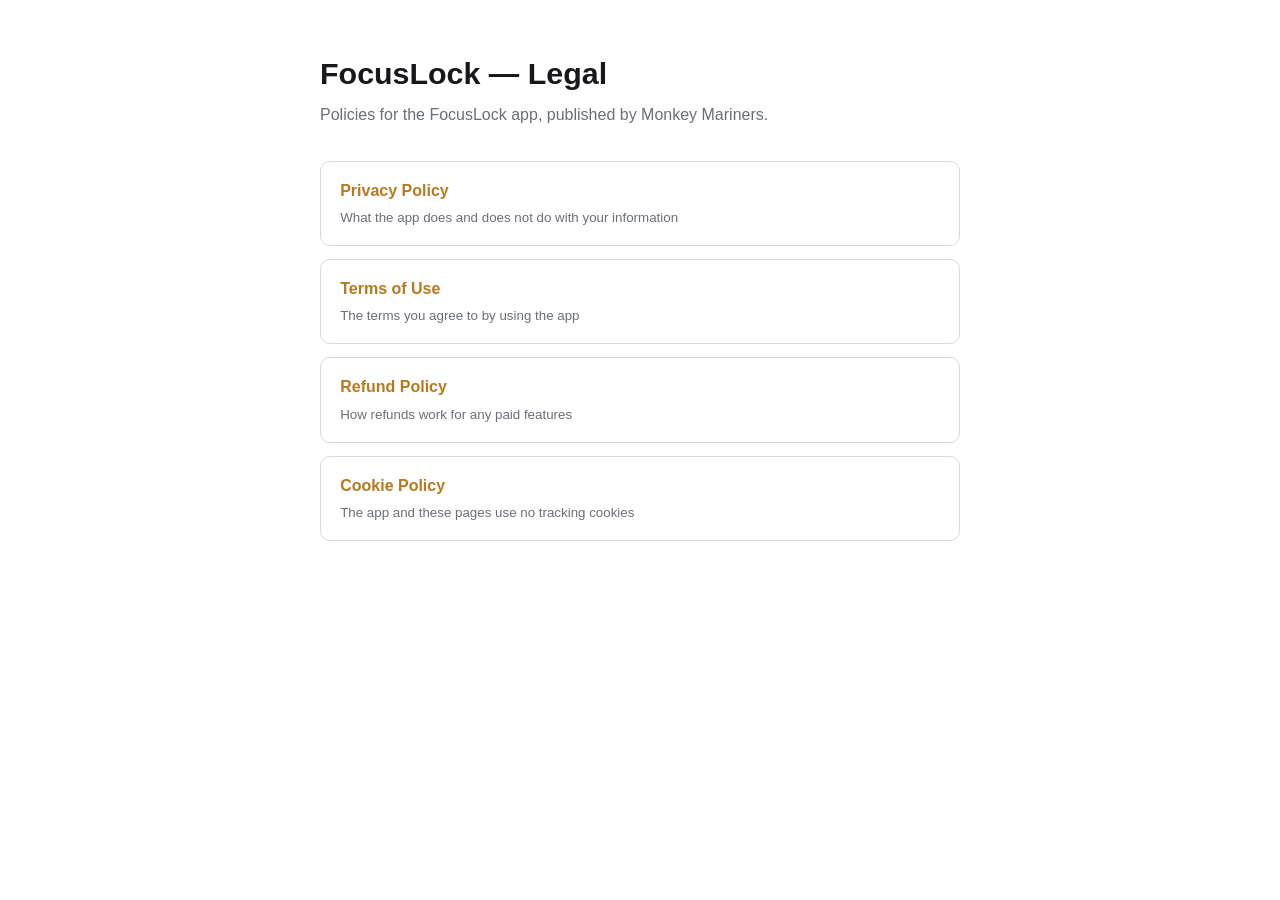
==== index.html @ 8f8781b4 "FocusLock legal pages Privacy Policy, Terms of Use, Refund Policy, and Cookie Policy for the FocusLo" ====
<!DOCTYPE html>
<html lang="en">
<head>
<meta charset="utf-8">
<meta name="viewport" content="width=device-width, initial-scale=1">
<title>FocusLock — Legal</title>
<style>
  :root { color-scheme: light dark; }
  body {
    max-width: 40rem; margin: 0 auto; padding: 3rem 1.25rem 5rem;
    font: 16px/1.65 -apple-system, BlinkMacSystemFont, "Segoe UI", Roboto, sans-serif;
    color: #16181c; background: #fff;
  }
  @media (prefers-color-scheme: dark) {
    body { color: #e7e9ea; background: #0d0f12; }
    a { color: #f0b429; }
    li { border-color: #2a2d33; }
  }
  h1 { font-size: 1.9rem; margin: 0 0 .25rem; }
  .sub { color: #6a6f76; margin: 0 0 2rem; }
  ul { list-style: none; padding: 0; margin: 0; }
  li { border: 1px solid #d7dae0; border-radius: 10px; margin-bottom: .8rem; }
  a { display: block; padding: 1rem 1.2rem; text-decoration: none; color: #b7791f; font-weight: 600; }
  a small { display: block; color: #6a6f76; font-weight: 400; margin-top: .2rem; }
</style>
</head>
<body>
<h1>FocusLock — Legal</h1>
<p class="sub">Policies for the FocusLock app, published by Monkey Mariners.</p>
<ul>
  <li><a href="privacy-policy.html">Privacy Policy<small>What the app does and does not do with your information</small></a></li>
  <li><a href="terms-of-use.html">Terms of Use<small>The terms you agree to by using the app</small></a></li>
  <li><a href="refund-policy.html">Refund Policy<small>How refunds work for any paid features</small></a></li>
  <li><a href="cookie-policy.html">Cookie Policy<small>The app and these pages use no tracking cookies</small></a></li>
</ul>
</body>
</html>
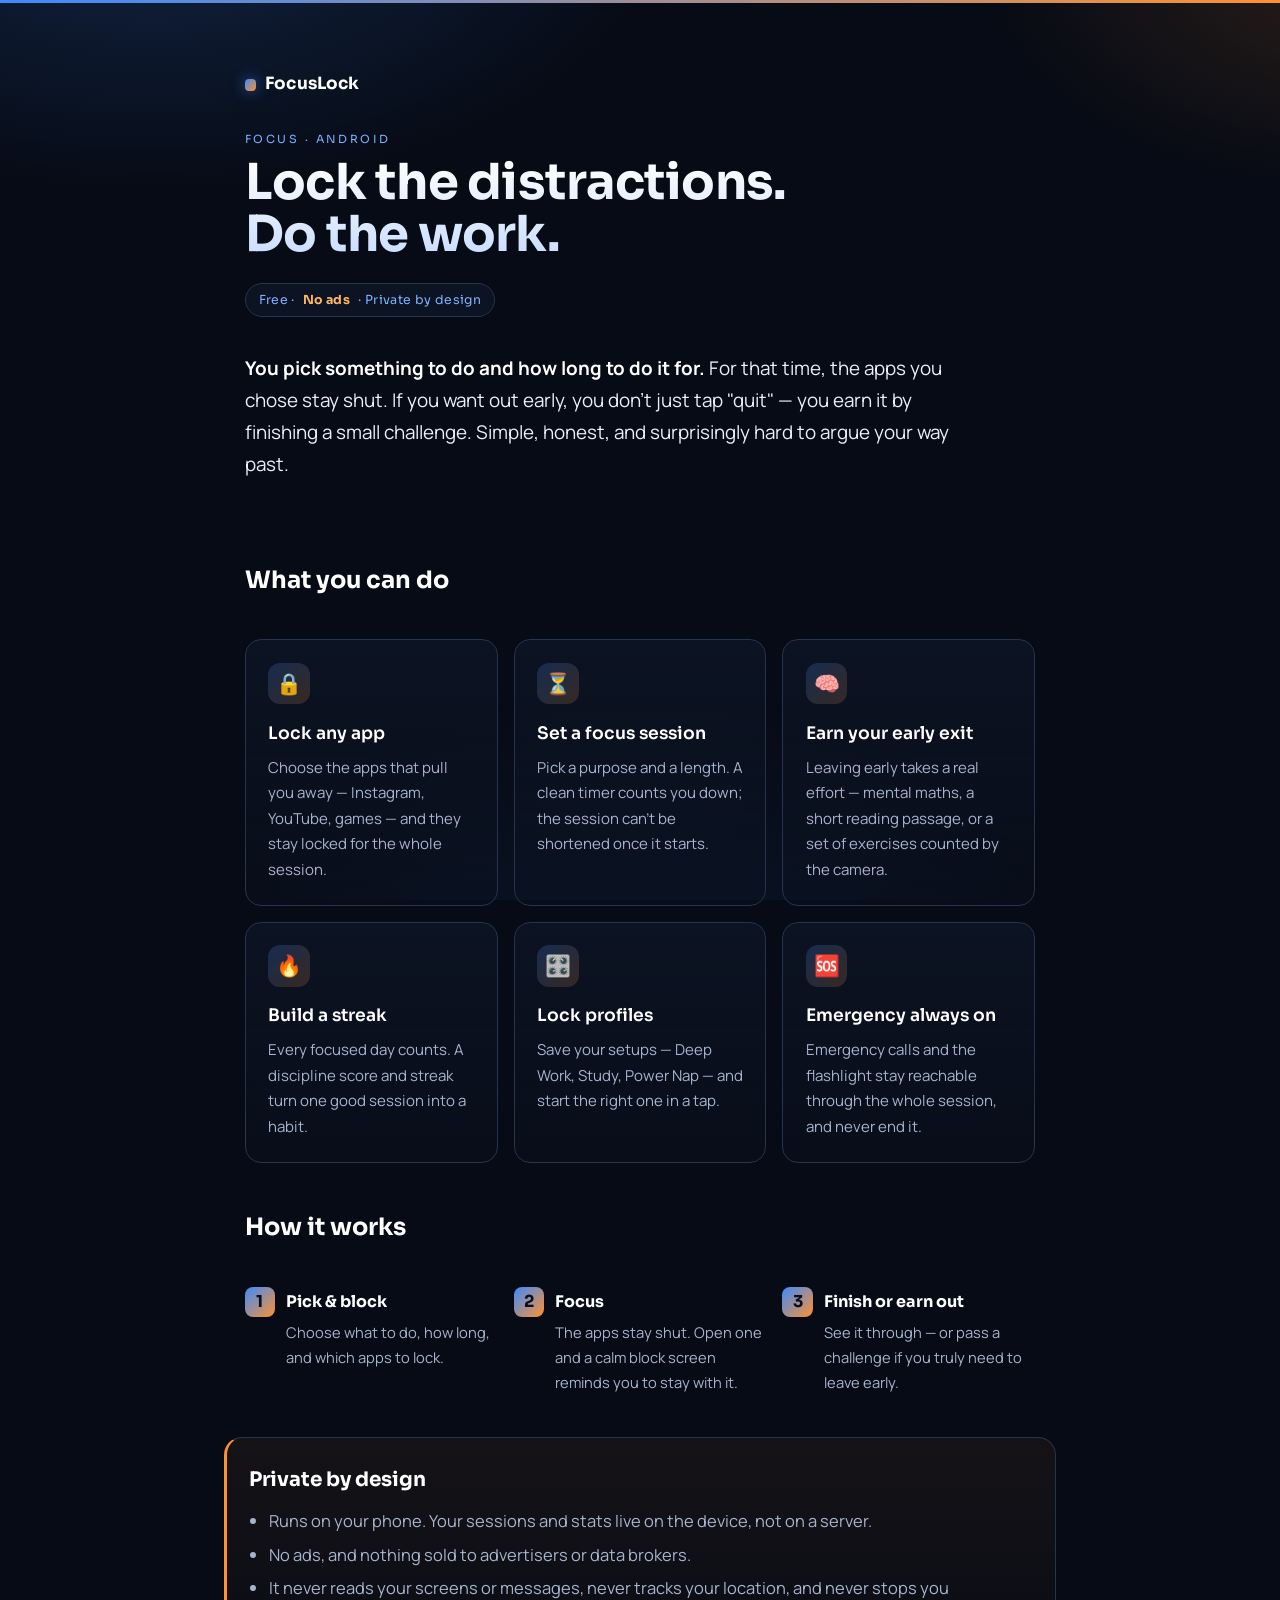
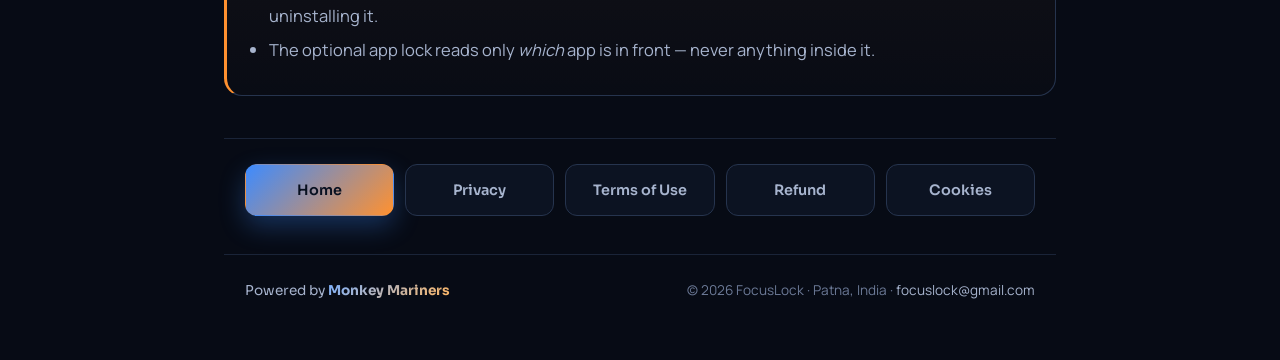
==== commit 48e458cc: "Redesign the pages: futuristic theme, home page, nav, favicon A shared dark theme in the app's palet" ====
--- a/index.html
+++ b/index.html
@@ -3,35 +3,13 @@
 <head>
 <meta charset="utf-8">
 <meta name="viewport" content="width=device-width, initial-scale=1">
-<title>FocusLock — Legal</title>
-<style>
-  :root { color-scheme: light dark; }
-  body {
-    max-width: 40rem; margin: 0 auto; padding: 3rem 1.25rem 5rem;
-    font: 16px/1.65 -apple-system, BlinkMacSystemFont, "Segoe UI", Roboto, sans-serif;
-    color: #16181c; background: #fff;
-  }
-  @media (prefers-color-scheme: dark) {
-    body { color: #e7e9ea; background: #0d0f12; }
-    a { color: #f0b429; }
-    li { border-color: #2a2d33; }
-  }
-  h1 { font-size: 1.9rem; margin: 0 0 .25rem; }
-  .sub { color: #6a6f76; margin: 0 0 2rem; }
-  ul { list-style: none; padding: 0; margin: 0; }
-  li { border: 1px solid #d7dae0; border-radius: 10px; margin-bottom: .8rem; }
-  a { display: block; padding: 1rem 1.2rem; text-decoration: none; color: #b7791f; font-weight: 600; }
-  a small { display: block; color: #6a6f76; font-weight: 400; margin-top: .2rem; }
-</style>
+<title>FocusLock</title>
+<link rel="canonical" href="home.html">
+<link rel="icon" type="image/png" href="favicon.png">
+<meta http-equiv="refresh" content="0; url=home.html">
+<style>body{background:#070B15;color:#A7B4CE;font-family:system-ui,sans-serif;margin:0;display:grid;place-items:center;height:100vh}a{color:#FFB662}</style>
 </head>
 <body>
-<h1>FocusLock — Legal</h1>
-<p class="sub">Policies for the FocusLock app, published by Monkey Mariners.</p>
-<ul>
-  <li><a href="privacy-policy.html">Privacy Policy<small>What the app does and does not do with your information</small></a></li>
-  <li><a href="terms-of-use.html">Terms of Use<small>The terms you agree to by using the app</small></a></li>
-  <li><a href="refund-policy.html">Refund Policy<small>How refunds work for any paid features</small></a></li>
-  <li><a href="cookie-policy.html">Cookie Policy<small>The app and these pages use no tracking cookies</small></a></li>
-</ul>
+<p>Redirecting to <a href="home.html">FocusLock</a>…</p>
 </body>
 </html>
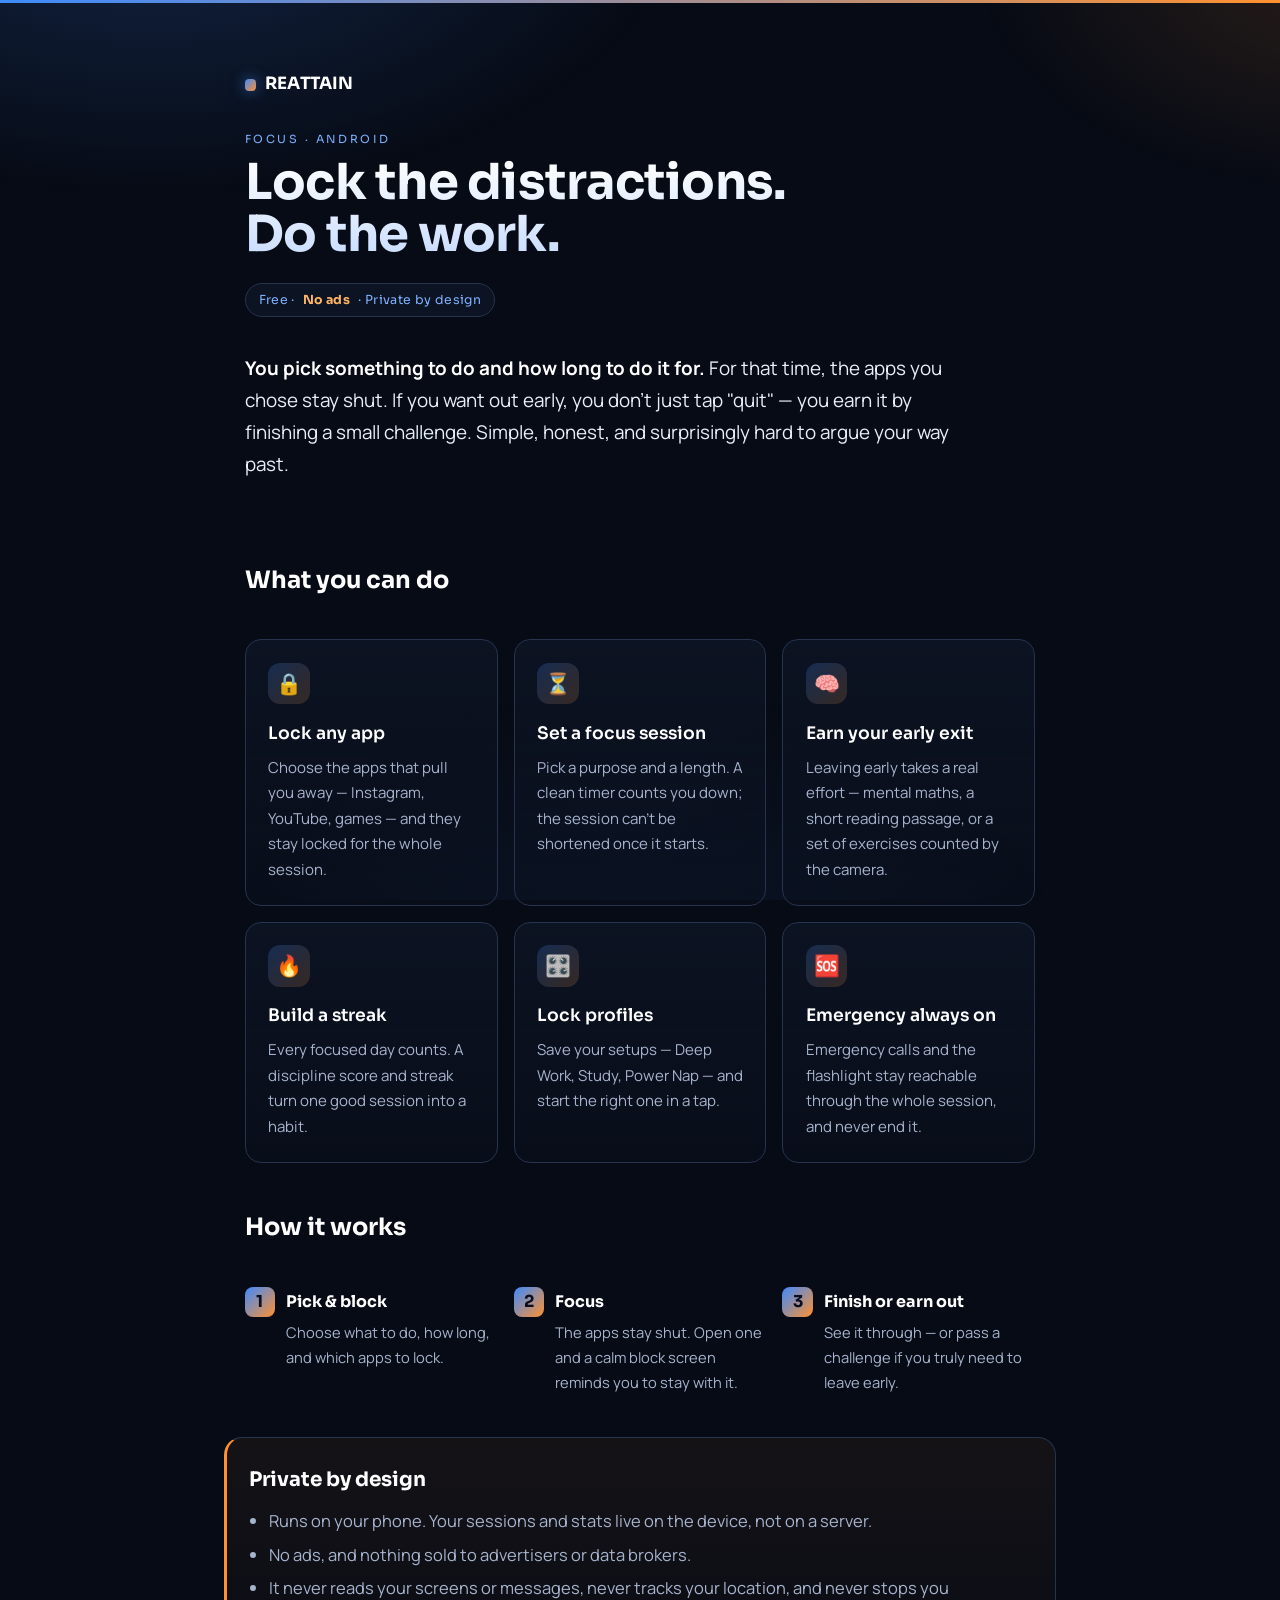
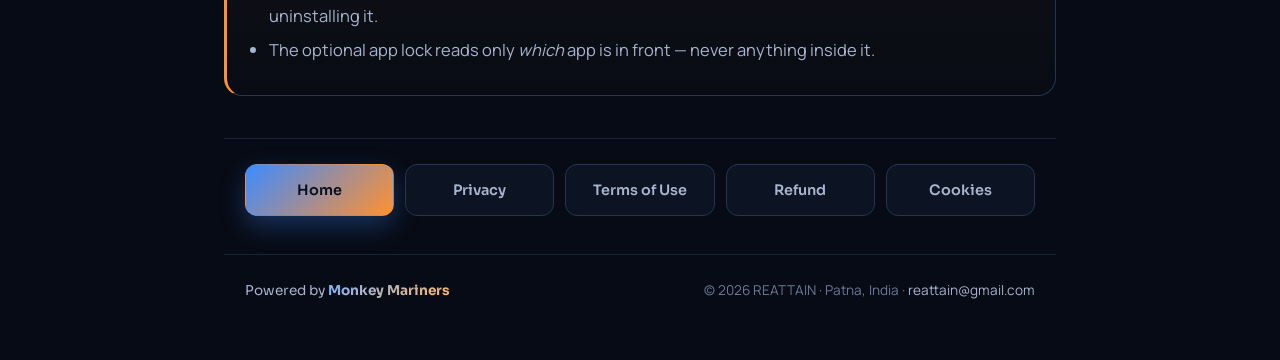
==== commit 8cf63d66: "Rebrand legal pages to REATTAIN Update the brand name to REATTAIN across privacy, terms, refund, coo" ====
--- a/index.html
+++ b/index.html
@@ -3,13 +3,13 @@
 <head>
 <meta charset="utf-8">
 <meta name="viewport" content="width=device-width, initial-scale=1">
-<title>FocusLock</title>
+<title>REATTAIN</title>
 <link rel="canonical" href="home.html">
 <link rel="icon" type="image/png" href="favicon.png">
 <meta http-equiv="refresh" content="0; url=home.html">
 <style>body{background:#070B15;color:#A7B4CE;font-family:system-ui,sans-serif;margin:0;display:grid;place-items:center;height:100vh}a{color:#FFB662}</style>
 </head>
 <body>
-<p>Redirecting to <a href="home.html">FocusLock</a>…</p>
+<p>Redirecting to <a href="home.html">REATTAIN</a>…</p>
 </body>
 </html>
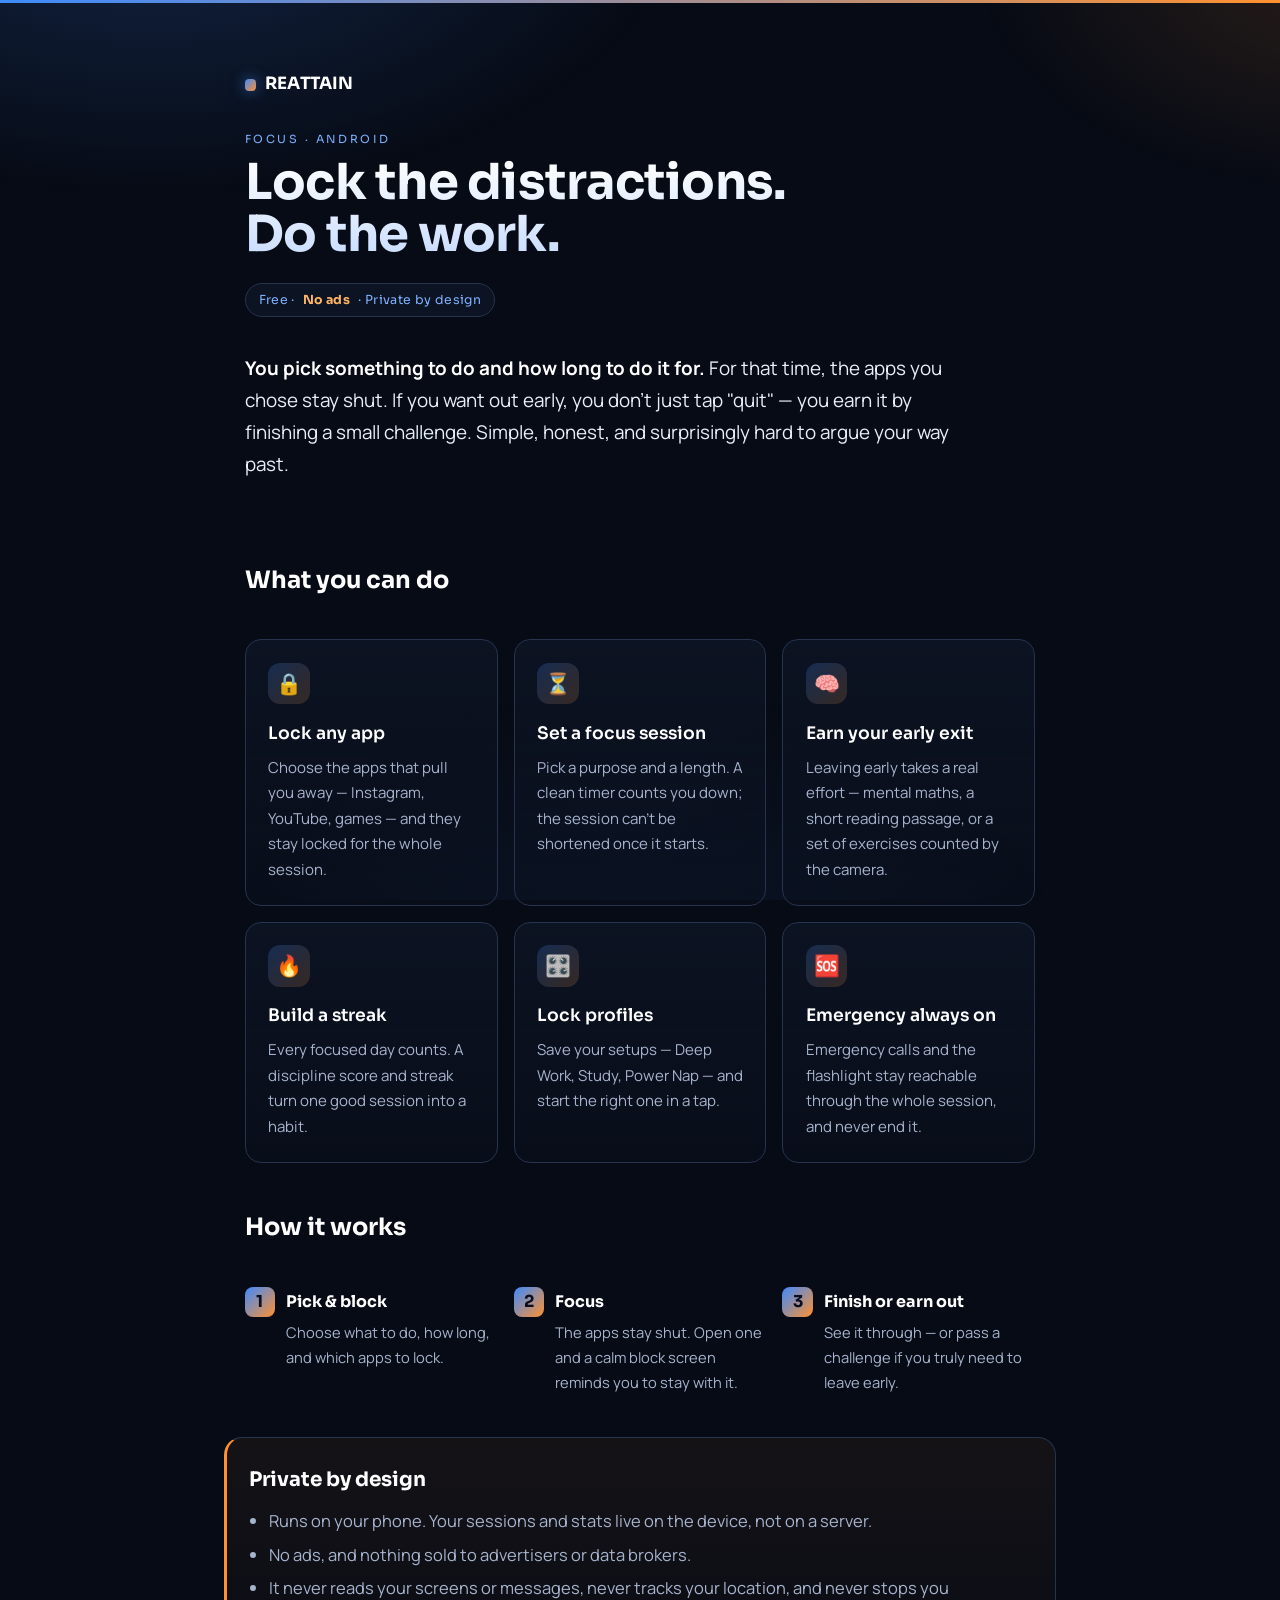
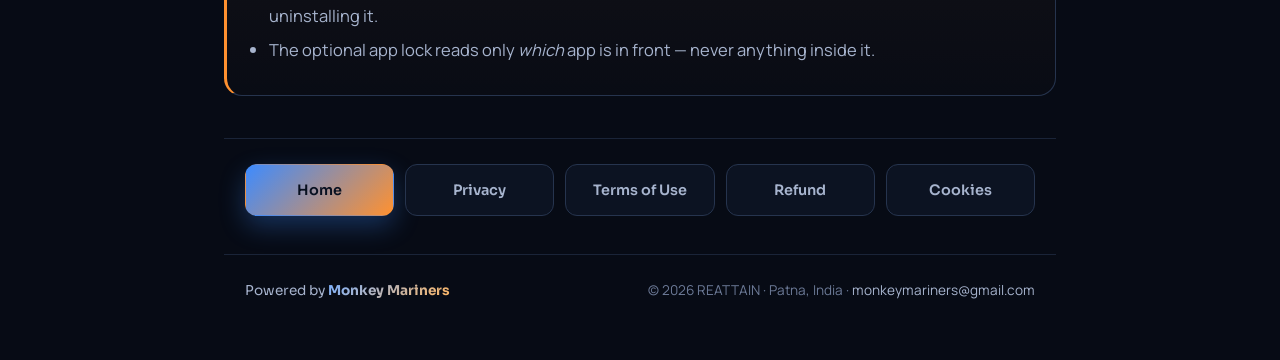
==== commit 7850b6f6: "Add files via upload" ====
--- a/index.html
+++ b/index.html
@@ -1,15 +1,15 @@
-<!DOCTYPE html>
-<html lang="en">
-<head>
-<meta charset="utf-8">
-<meta name="viewport" content="width=device-width, initial-scale=1">
-<title>REATTAIN</title>
-<link rel="canonical" href="home.html">
-<link rel="icon" type="image/png" href="favicon.png">
-<meta http-equiv="refresh" content="0; url=home.html">
-<style>body{background:#070B15;color:#A7B4CE;font-family:system-ui,sans-serif;margin:0;display:grid;place-items:center;height:100vh}a{color:#FFB662}</style>
-</head>
-<body>
-<p>Redirecting to <a href="home.html">REATTAIN</a>…</p>
-</body>
-</html>
+<!DOCTYPE html>
+<html lang="en">
+<head>
+<meta charset="utf-8">
+<meta name="viewport" content="width=device-width, initial-scale=1">
+<title>REATTAIN</title>
+<link rel="canonical" href="home.html">
+<link rel="icon" type="image/png" href="favicon.png">
+<meta http-equiv="refresh" content="0; url=home.html">
+<style>body{background:#070B15;color:#A7B4CE;font-family:system-ui,sans-serif;margin:0;display:grid;place-items:center;height:100vh}a{color:#FFB662}</style>
+</head>
+<body>
+<p>Redirecting to <a href="home.html">REATTAIN</a>…</p>
+</body>
+</html>
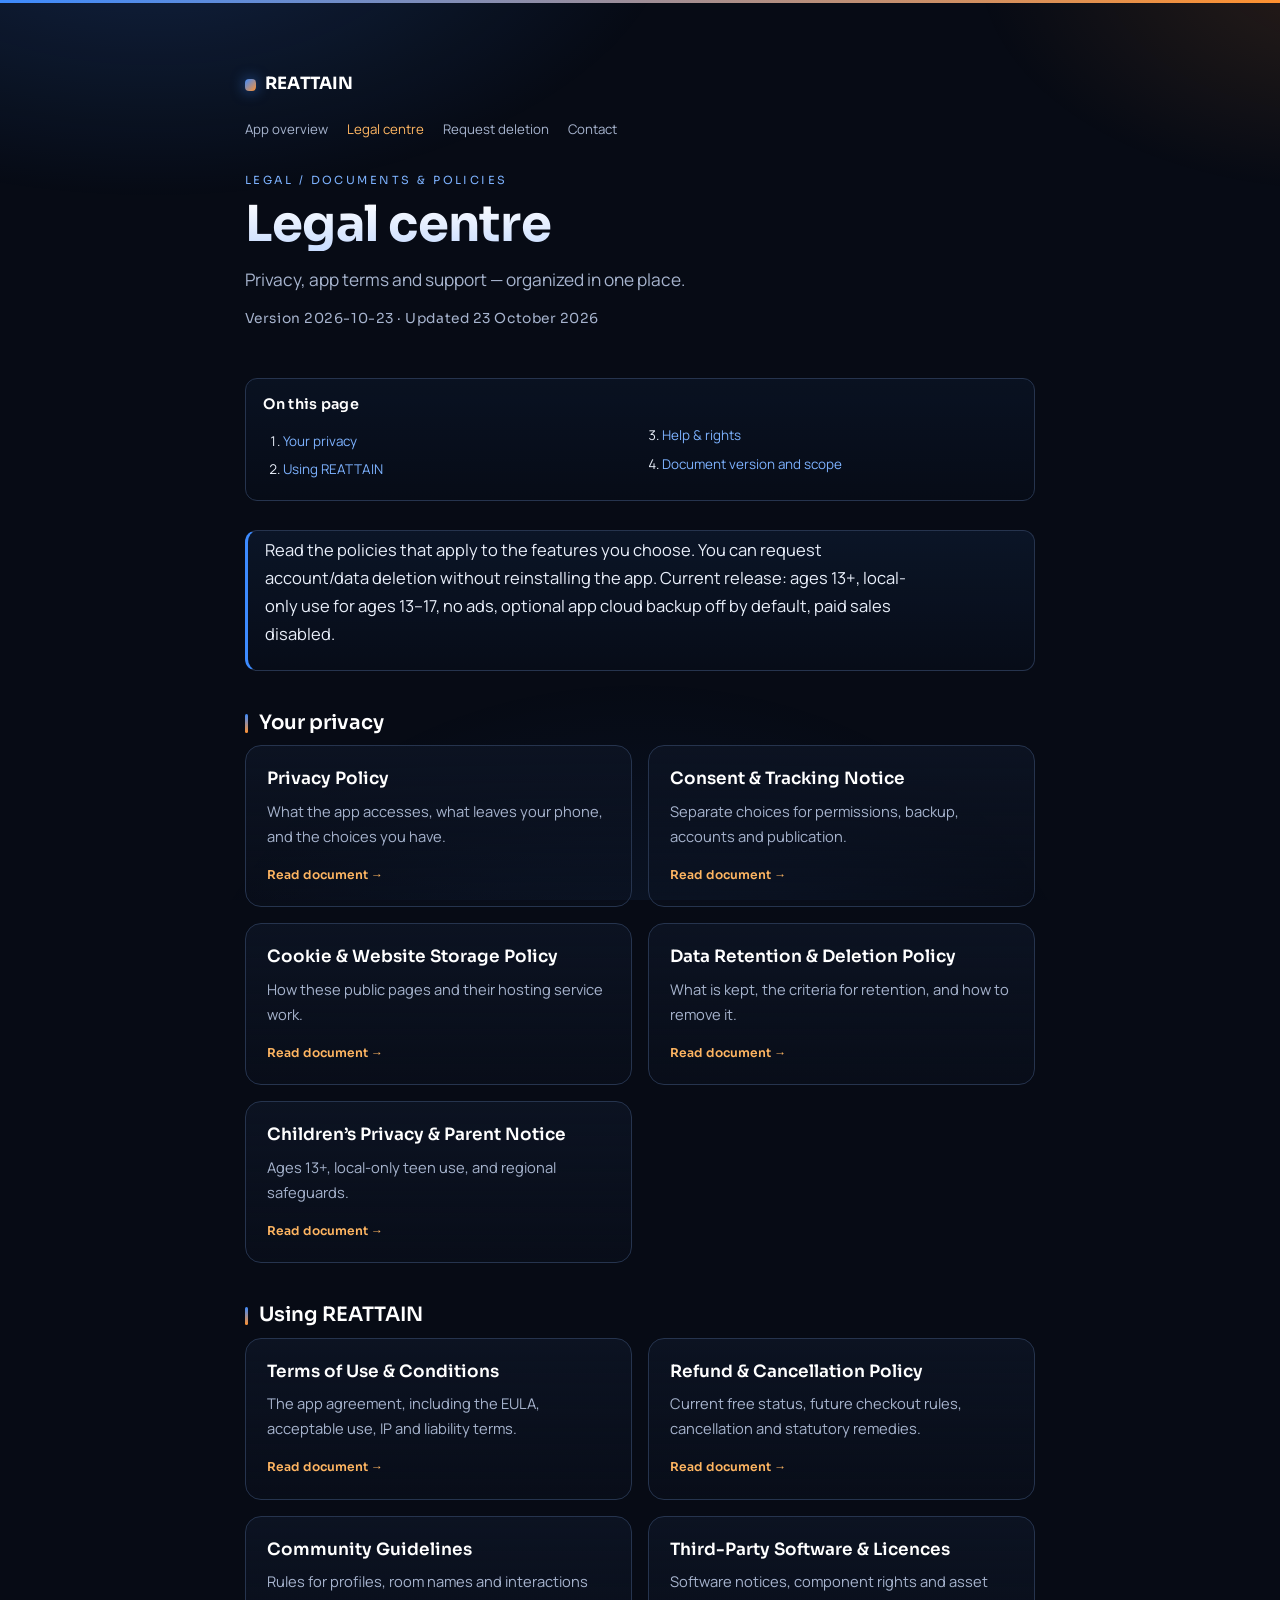
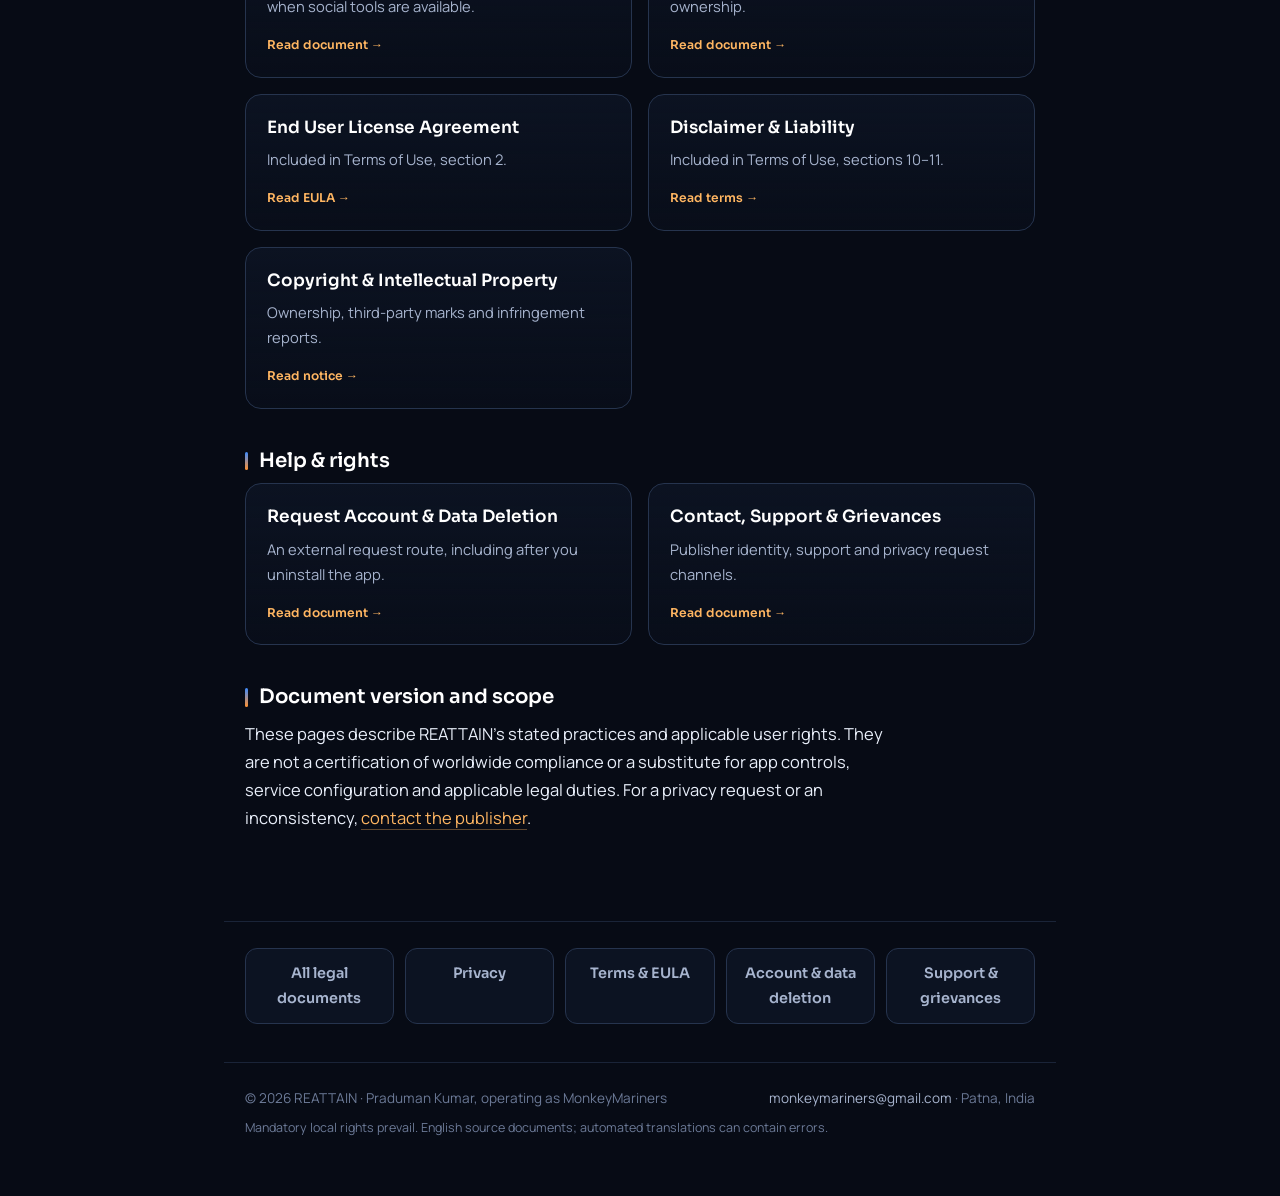
==== commit 80f0c850: "Publish expanded legal centre with matching reference styling" ====
--- a/index.html
+++ b/index.html
@@ -1,15 +1 @@
-<!DOCTYPE html>
-<html lang="en">
-<head>
-<meta charset="utf-8">
-<meta name="viewport" content="width=device-width, initial-scale=1">
-<title>REATTAIN</title>
-<link rel="canonical" href="home.html">
-<link rel="icon" type="image/png" href="favicon.png">
-<meta http-equiv="refresh" content="0; url=home.html">
-<style>body{background:#070B15;color:#A7B4CE;font-family:system-ui,sans-serif;margin:0;display:grid;place-items:center;height:100vh}a{color:#FFB662}</style>
-</head>
-<body>
-<p>Redirecting to <a href="home.html">REATTAIN</a>…</p>
-</body>
-</html>
+<!DOCTYPE html><html lang="en"><head><meta charset="utf-8"><meta name="viewport" content="width=device-width, initial-scale=1"><title>REATTAIN legal centre</title><meta http-equiv="refresh" content="0; url=legal.html"><link rel="stylesheet" href="style.css"></head><body><main class="doc"><h1>REATTAIN legal centre</h1><p>Continue to <a href="legal.html">the legal centre</a>.</p></main></body></html>
--- a/style.css
+++ b/style.css
@@ -0,0 +1,108 @@
+/* Same Sora / Manrope typography as the original site, hosted locally. */
+@font-face{font-family:"Sora";font-style:normal;font-weight:100 800;font-display:swap;src:url("fonts/Sora-Variable.ttf") format("truetype")}
+@font-face{font-family:"Manrope";font-style:normal;font-weight:200 800;font-display:swap;src:url("fonts/Manrope-Variable.ttf") format("truetype")}
+/* REATTAIN legal pages — futuristic dark theme in the app's palette:
+   near-black navy, electric blue, orange sun, white. Shared by every page. */
+:root{
+  --bg:#070B15; --bg-soft:#0C1322; --bg-card:#0F1728;
+  --ink:#E9EFFA; --ink-2:#A7B4CE; --ink-3:#6C7A97;
+  --line:#1A2438; --line-2:#26344E;
+  --blue:#3D8BFF; --blue-2:#7DB2FF;
+  --orange:#FF9130; --orange-2:#FFB662;
+  --white:#FFFFFF;
+}
+*{box-sizing:border-box}
+html{scroll-behavior:smooth}
+body{
+  margin:0; background:var(--bg); color:var(--ink);
+  font-family:"Manrope",system-ui,-apple-system,sans-serif;
+  font-size:16.5px; line-height:1.7; -webkit-font-smoothing:antialiased;
+  overflow-x:hidden;
+}
+body::before{ /* thin gradient bar at the very top */
+  content:""; position:fixed; inset:0 0 auto 0; height:3px; z-index:10;
+  background:linear-gradient(90deg,var(--blue),var(--orange));
+}
+.bg-accents{ /* ambient glows */
+  position:fixed; inset:0; z-index:-1; pointer-events:none;
+  background:
+    radial-gradient(55rem 30rem at 12% -10%, rgba(61,139,255,.20), transparent 60%),
+    radial-gradient(42rem 26rem at 105% -4%, rgba(255,145,48,.14), transparent 55%),
+    radial-gradient(48rem 40rem at 50% 118%, rgba(61,139,255,.10), transparent 60%);
+}
+
+/* hero */
+.hero{max-width:52rem; margin:0 auto; padding:clamp(2.6rem,7vw,4.4rem) 1.3rem 1.4rem;}
+.brand{display:inline-flex; align-items:center; gap:.55rem; text-decoration:none;
+  font-family:"Sora",sans-serif; font-weight:700; color:var(--white); font-size:1.06rem; letter-spacing:.01em;}
+.brand .dot{width:.72rem; height:.72rem; border-radius:4px;
+  background:linear-gradient(135deg,var(--blue),var(--orange)); box-shadow:0 0 14px rgba(61,139,255,.6);}
+.eyebrow{font-family:"Sora",sans-serif; text-transform:uppercase; letter-spacing:.22em;
+  font-size:.7rem; color:var(--blue-2); margin:1.9rem 0 .55rem;}
+.hero h1{font-family:"Sora",sans-serif; font-weight:700; font-size:clamp(2.1rem,6.2vw,3.1rem);
+  line-height:1.04; letter-spacing:-.015em; margin:0; text-wrap:balance;
+  background:linear-gradient(180deg,#ffffff,#c8dcff); -webkit-background-clip:text; background-clip:text; color:transparent;}
+.updated{margin:.75rem 0 0; color:var(--ink-3); font-family:"Sora",sans-serif; font-size:.86rem; letter-spacing:.04em;}
+
+/* document body */
+.doc{max-width:52rem; margin:0 auto; padding:1rem 1.3rem 2rem;}
+.doc h2{font-family:"Sora",sans-serif; font-weight:600; font-size:1.24rem; line-height:1.25;
+  color:var(--white); margin:2.5rem 0 .6rem; padding-left:.9rem; position:relative; text-wrap:balance;}
+.doc h2::before{content:""; position:absolute; left:0; top:.16em; bottom:.16em; width:3px; border-radius:3px;
+  background:linear-gradient(180deg,var(--blue),var(--orange));}
+.doc p{margin:0 0 1rem; max-width:66ch; color:var(--ink);}
+.doc strong{color:var(--white); font-weight:700;}
+.doc em{color:var(--blue-2); font-style:normal;}
+.doc a{color:var(--orange-2); text-decoration:none; border-bottom:1px solid rgba(255,182,98,.35);}
+.doc a:hover{color:var(--orange);}
+.doc ul{padding-left:1.2rem; margin:0 0 1rem;}
+.doc li{margin:.4rem 0; color:var(--ink);}
+.doc ul.never li{list-style:none; position:relative; padding-left:1.7rem;}
+.doc ul.never li::before{content:"✕"; position:absolute; left:0; top:0; color:var(--orange); font-weight:700;}
+.box{border:1px solid var(--line-2); border-left:3px solid var(--blue); border-radius:12px;
+  background:linear-gradient(180deg,rgba(61,139,255,.08),rgba(61,139,255,.015)); padding:.35rem 1.1rem; margin:1.5rem 0;}
+code{background:rgba(120,140,180,.18); padding:.12rem .4rem; border-radius:5px; font-size:.9em;}
+
+/* tables */
+.tbl-wrap{overflow-x:auto; margin:1.1rem 0; border:1px solid var(--line); border-radius:12px;}
+table{width:100%; border-collapse:separate; border-spacing:0; font-size:.94rem; min-width:30rem;}
+th,td{text-align:left; vertical-align:top; padding:.72rem .9rem; border-bottom:1px solid var(--line);}
+th{background:var(--bg-soft); font-family:"Sora",sans-serif; font-weight:600; color:var(--blue-2);
+  font-size:.72rem; letter-spacing:.05em; text-transform:uppercase;}
+tr:last-child td{border-bottom:none;}
+td{color:var(--ink-2);} td strong{color:var(--ink);}
+
+/* bottom navigation — every page links to all four */
+.doc-nav{max-width:52rem; margin:2.6rem auto 0; padding:1.6rem 1.3rem 0; border-top:1px solid var(--line);
+  display:flex; flex-wrap:wrap; gap:.7rem;}
+.doc-nav a{flex:1 1 8rem; text-align:center; text-decoration:none; font-family:"Sora",sans-serif;
+  font-weight:600; font-size:.9rem; padding:.78rem 1rem; border-radius:12px; color:var(--ink-2);
+  border:1px solid var(--line-2); background:var(--bg-soft); transition:transform .18s, box-shadow .18s, color .18s, border-color .18s;}
+.doc-nav a:hover{color:var(--white); border-color:var(--blue); transform:translateY(-2px); box-shadow:0 10px 24px rgba(61,139,255,.18);}
+.doc-nav a.active{color:#081020; border-color:transparent; background:linear-gradient(135deg,var(--blue),var(--orange)); box-shadow:0 10px 26px rgba(61,139,255,.30);}
+
+/* footer */
+.foot{max-width:52rem; margin:2.4rem auto 0; padding:1.5rem 1.3rem 3.6rem; border-top:1px solid var(--line);
+  display:flex; flex-wrap:wrap; gap:.5rem 1.4rem; align-items:center; justify-content:space-between; color:var(--ink-3); font-size:.85rem;}
+.foot .power{font-family:"Sora",sans-serif; color:var(--ink-2);}
+.foot .power strong{font-weight:700; background:linear-gradient(135deg,var(--blue-2),var(--orange-2)); -webkit-background-clip:text; background-clip:text; color:transparent;}
+.foot a{color:var(--ink-2); text-decoration:none;}
+.foot a:hover{color:var(--orange-2);}
+
+@media (max-width:520px){ .doc-nav a{flex:1 1 40%;} }
+@media (prefers-reduced-motion:reduce){ *{transition:none!important;} html{scroll-behavior:auto;} }
+
+/* Legal centre additions use the original site's type, colours and spacing. */
+:root{color-scheme:dark}html{scroll-padding-top:1.5rem}body{overflow-wrap:anywhere}
+a:focus-visible,[tabindex]:focus-visible{outline:3px solid var(--orange-2);outline-offset:5px;border-radius:4px}
+.skip{position:absolute;top:-8rem;left:1rem;z-index:20;background:var(--bg-soft);color:var(--orange-2);padding:.7rem 1rem}.skip:focus{top:.75rem}
+.top-nav{display:flex;flex-wrap:wrap;gap:.5rem 1.2rem;margin-top:1.2rem;font-size:.83rem}.top-nav a{color:var(--ink-2);text-decoration:none}.top-nav a:hover,.top-nav a[aria-current]{color:var(--orange-2)}
+.lede{font-size:1.08rem;color:var(--ink-2);max-width:60ch;margin:.9rem 0 0}.doc h3{font-family:"Sora",sans-serif;font-size:1.06rem;font-weight:600;color:var(--white);line-height:1.4}
+.toc{margin:.6rem 0 1.8rem;border:1px solid var(--line-2);border-radius:12px;padding:1rem 1.1rem;background:linear-gradient(180deg,rgba(61,139,255,.055),rgba(61,139,255,.01))}
+.toc h2{font-size:.9rem;letter-spacing:.02em;margin:0 0 .7rem;padding:0}.toc h2:before{display:none}.toc ol{columns:2;column-gap:1.6rem;margin:0;padding-left:1.2rem}.toc li{font-size:.84rem;break-inside:avoid;margin:.35rem 0}.toc a{color:var(--blue-2);border-bottom:0}
+.policy-grid{display:grid;grid-template-columns:repeat(2,minmax(0,1fr));gap:1rem}.doc a.policy-card{display:flex;flex-direction:column;gap:.5rem;border:1px solid var(--line-2);border-radius:16px;padding:1.3rem;background:linear-gradient(180deg,var(--bg-soft),rgba(12,19,34,.35));transition:transform .18s,border-color .18s,box-shadow .18s}
+.policy-card h3{margin:0}.doc .policy-card p{margin:0 0 .5rem;color:var(--ink-2);font-size:.92rem}.policy-card span{margin-top:auto;color:var(--orange-2);font-family:"Sora",sans-serif;font-size:.76rem;font-weight:600}.doc a.policy-card:hover{border-color:var(--blue);transform:translateY(-3px);box-shadow:0 16px 32px rgba(61,139,255,.16)}
+.doc a.button{display:inline-block;border:1px solid var(--line-2);border-radius:10px;padding:.65rem 1rem;background:linear-gradient(135deg,rgba(61,139,255,.18),rgba(255,145,48,.12));font-family:"Sora",sans-serif;font-size:.88rem;font-weight:600}
+dt{font-family:"Sora",sans-serif;font-size:.83rem;color:var(--blue-2);font-weight:600}dd{margin:0 0 1rem}.foot p{margin:0}.foot p:last-child{flex-basis:100%;font-size:.78rem;line-height:1.6}.updated{color:var(--ink-2)}
+@media(max-width:600px){.policy-grid{grid-template-columns:1fr}.toc ol{columns:1}.top-nav{gap:.5rem 1rem}.hero h1{overflow-wrap:anywhere}.doc-nav a{flex:1 1 40%}}
+@media print{:root{color-scheme:light}body{background:#fff;color:#111}.bg-accents,.top-nav,.doc-nav,.skip,body:before{display:none}.hero h1{background:none;color:#111;-webkit-text-fill-color:#111}.doc p,.doc li,.doc strong,.doc h2,.doc h3,td{color:#111}.box,.toc,.policy-card{background:#fff;break-inside:avoid}.tbl-wrap{overflow:visible}table{min-width:0}.hero,.doc,.foot{max-width:none}.foot{color:#333}}
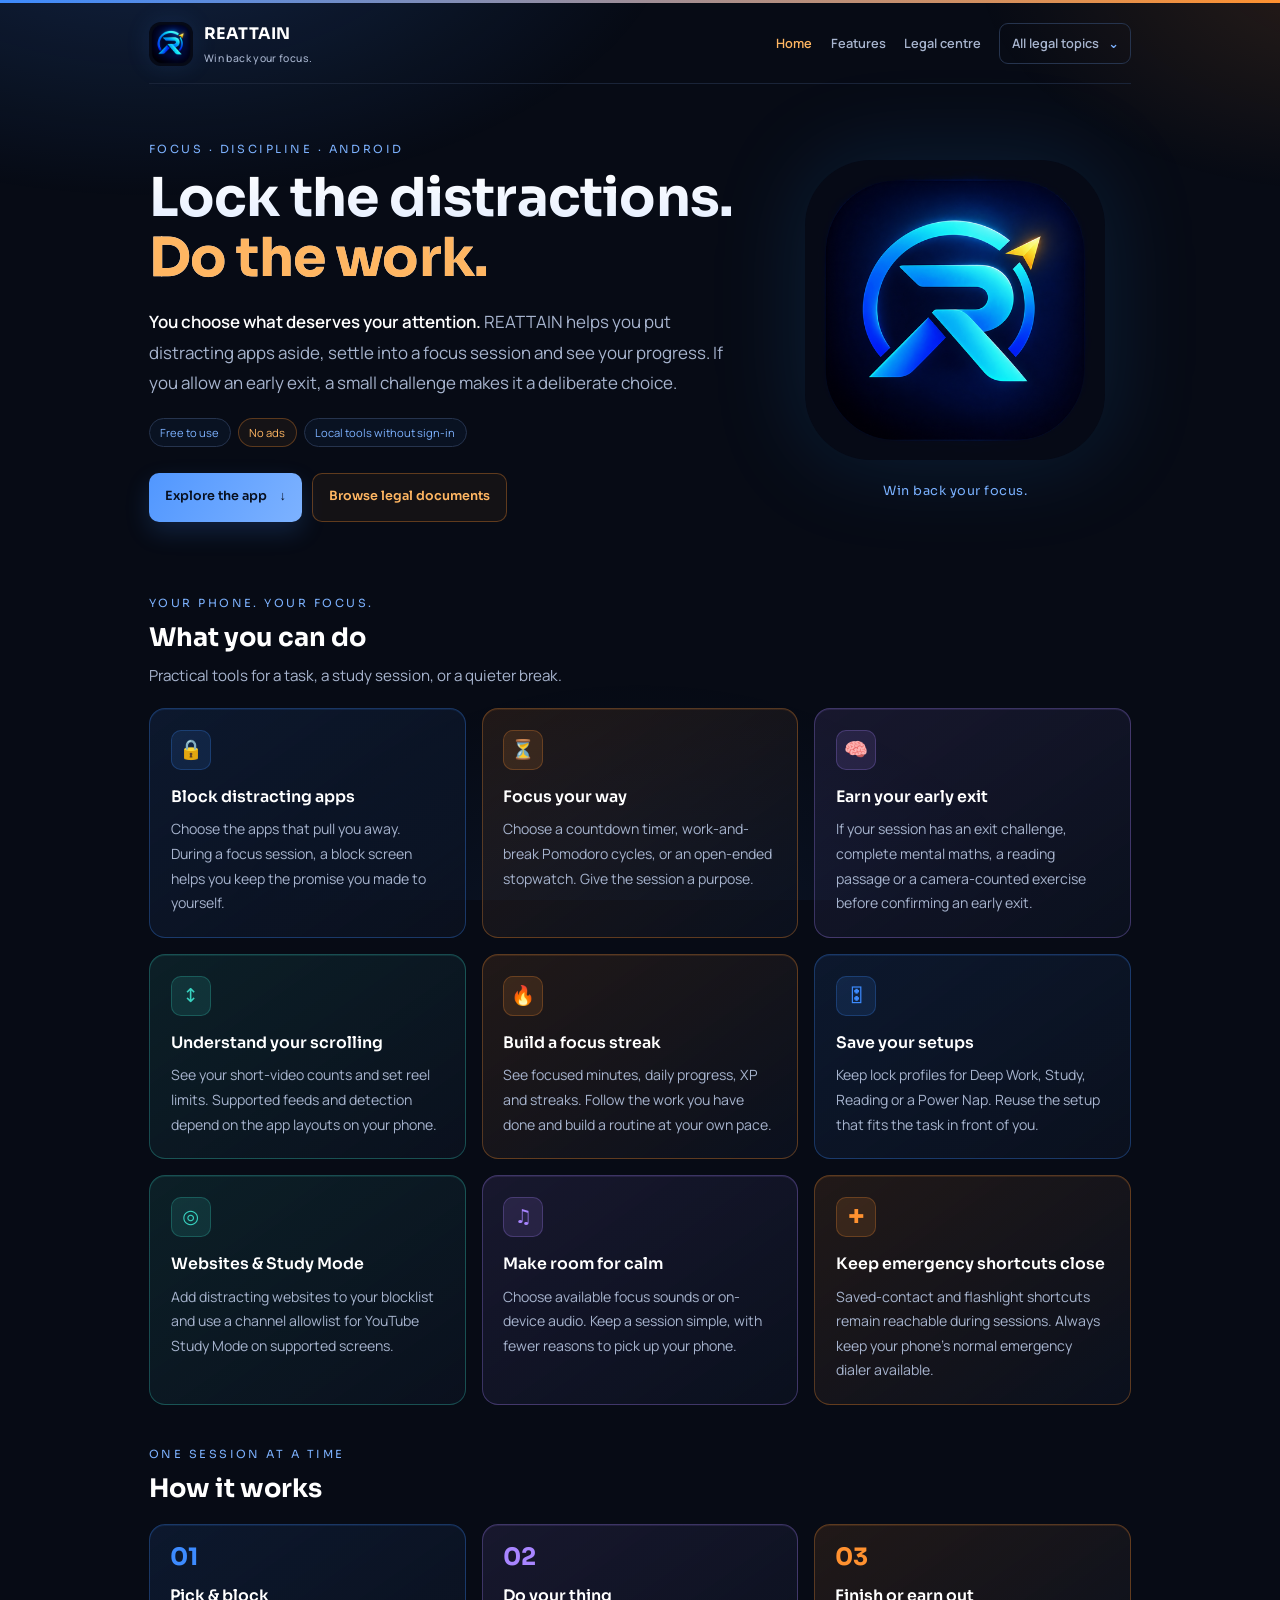
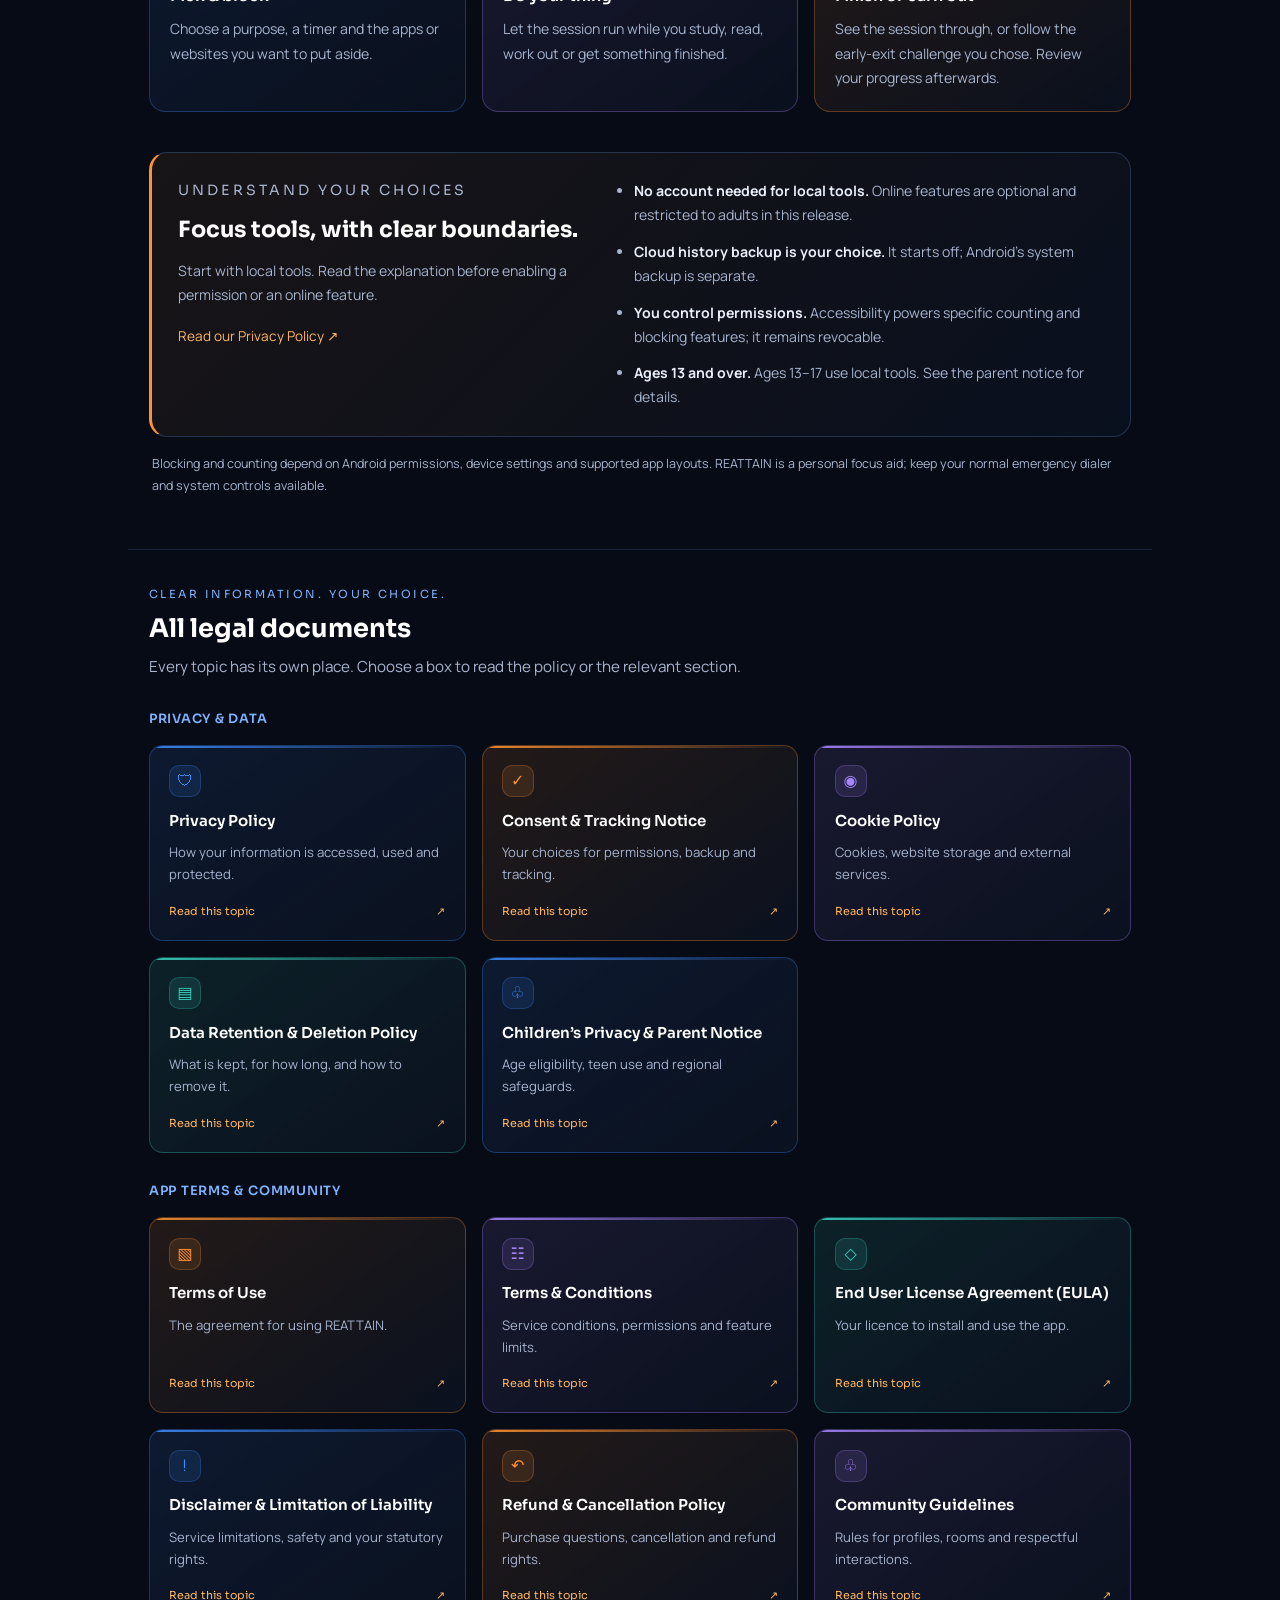
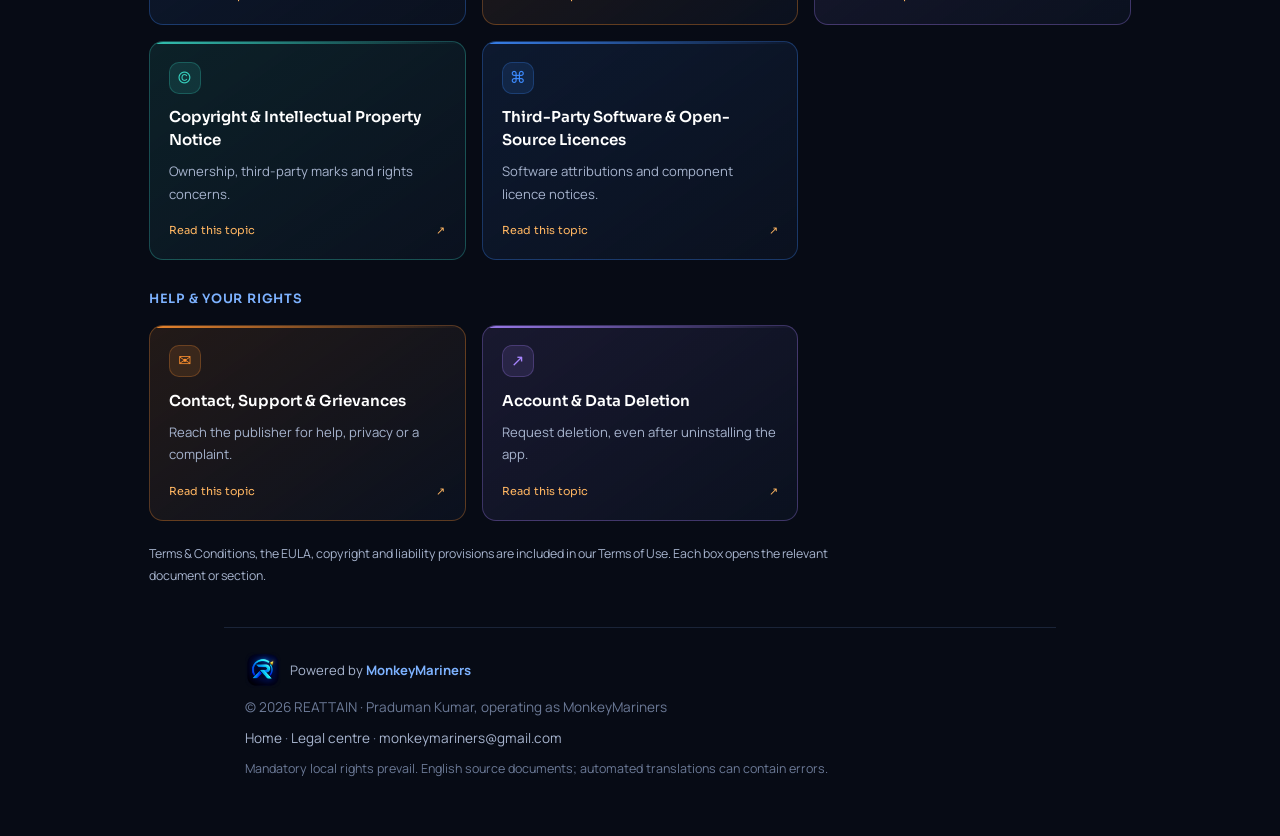
==== commit 55a1ee9c: "Restore app home showcase and complete colourful legal navigation" ====
--- a/index.html
+++ b/index.html
@@ -1 +1,2 @@
-<!DOCTYPE html><html lang="en"><head><meta charset="utf-8"><meta name="viewport" content="width=device-width, initial-scale=1"><title>REATTAIN legal centre</title><meta http-equiv="refresh" content="0; url=legal.html"><link rel="stylesheet" href="style.css"></head><body><main class="doc"><h1>REATTAIN legal centre</h1><p>Continue to <a href="legal.html">the legal centre</a>.</p></main></body></html>+<!DOCTYPE html>
+<html lang="en"><head><meta charset="utf-8"><meta name="viewport" content="width=device-width, initial-scale=1"><title>REATTAIN — Win back your focus</title><meta http-equiv="refresh" content="0; url=home.html"><link rel="stylesheet" href="style.css"></head><body><main class="doc"><h1>REATTAIN</h1><p>Continue to <a href="home.html">the home page</a> or <a href="legal.html">the legal centre</a>.</p></main></body></html>
--- a/style.css
+++ b/style.css
@@ -106,3 +106,20 @@
 dt{font-family:"Sora",sans-serif;font-size:.83rem;color:var(--blue-2);font-weight:600}dd{margin:0 0 1rem}.foot p{margin:0}.foot p:last-child{flex-basis:100%;font-size:.78rem;line-height:1.6}.updated{color:var(--ink-2)}
 @media(max-width:600px){.policy-grid{grid-template-columns:1fr}.toc ol{columns:1}.top-nav{gap:.5rem 1rem}.hero h1{overflow-wrap:anywhere}.doc-nav a{flex:1 1 40%}}
 @media print{:root{color-scheme:light}body{background:#fff;color:#111}.bg-accents,.top-nav,.doc-nav,.skip,body:before{display:none}.hero h1{background:none;color:#111;-webkit-text-fill-color:#111}.doc p,.doc li,.doc strong,.doc h2,.doc h3,td{color:#111}.box,.toc,.policy-card{background:#fff;break-inside:avoid}.tbl-wrap{overflow:visible}table{min-width:0}.hero,.doc,.foot{max-width:none}.foot{color:#333}}
+
+/* App showcase, logo navigation and the complete legal card directory. */
+.tone-blue{--accent:61,139,255}.tone-orange{--accent:255,145,48}.tone-violet{--accent:168,133,255}.tone-teal{--accent:56,210,192}
+.site-header{padding:1.25rem 1.3rem 0}.site-header-inner{position:relative;max-width:61.4rem;margin:0 auto;display:flex;align-items:center;justify-content:space-between;gap:1.25rem;padding-bottom:1rem;border-bottom:1px solid var(--line)}
+.site-header .brand{gap:.7rem;font-size:1rem;flex-shrink:0}.brand-logo{width:44px;height:44px;border-radius:12px;box-shadow:0 0 24px rgba(61,139,255,.13)}.site-header .brand span{display:block}.brand small{display:block;font-family:"Manrope",sans-serif;font-size:.65rem;font-weight:500;letter-spacing:.035em;color:var(--ink-2);margin-top:.15rem}
+.site-links{display:flex;align-items:center;gap:1.15rem;font-size:.8rem;font-weight:600}.site-links>a,.legal-menu summary{color:var(--ink-2);text-decoration:none;white-space:nowrap}.site-links>a:hover,.site-links>a[aria-current],.legal-menu[open] summary{color:var(--orange-2)}.legal-menu summary{cursor:pointer;list-style:none;border:1px solid var(--line-2);border-radius:9px;padding:.55rem .7rem}.legal-menu summary::-webkit-details-marker{display:none}.legal-menu summary:after{content:"⌄";margin-left:.6rem;color:var(--blue-2)}
+.legal-menu-panel{position:absolute;top:calc(100% + .6rem);left:0;right:0;z-index:15;display:grid;grid-template-columns:1fr 1.3fr 1fr;gap:1.6rem;padding:1.5rem;border:1px solid var(--line-2);border-radius:16px;background:#0c1322;box-shadow:0 24px 70px rgba(0,0,0,.5);max-height:75vh;overflow-y:auto}.legal-menu-column h3{font-family:"Sora",sans-serif;font-size:.78rem;color:var(--blue-2);margin:0 0 .7rem}.legal-menu-column ul{list-style:none;padding:0;margin:0}.legal-menu-column li{margin:0}.legal-menu-column a{display:block;padding:.45rem .4rem;border-radius:6px;font-size:.8rem;color:var(--ink);text-decoration:none;line-height:1.5}.legal-menu-column a:hover{background:rgba(61,139,255,.12);color:var(--orange-2)}
+.home-hero.hero{max-width:64rem;display:grid;grid-template-columns:1.7fr 1fr;gap:2rem;align-items:center;padding-top:3.5rem;padding-bottom:2rem}.home-hero .eyebrow{margin-top:0}.home-hero h1{font-size:clamp(2.2rem,5.4vw,3.35rem);line-height:1.12}.home-hero h1 span{color:var(--orange-2);-webkit-text-fill-color:var(--orange-2)}.home-intro{color:var(--ink-2);font-size:1.06rem;line-height:1.8;margin:1.2rem 0}.home-intro strong{color:var(--white);font-weight:600}.home-mark{text-align:center;position:relative}.home-mark img{width:100%;max-width:300px;height:auto;filter:drop-shadow(0 0 45px rgba(24,139,255,.15));border-radius:22%}.home-mark p{font-family:"Sora",sans-serif;color:var(--blue-2);font-size:.8rem;letter-spacing:.04em;margin:.8rem 0 0}
+.hero-badges{display:flex;flex-wrap:wrap;gap:.45rem}.hero-badges span{border:1px solid var(--line-2);border-radius:999px;padding:.25rem .65rem;font-size:.7rem;color:var(--blue-2);background:rgba(61,139,255,.06)}.hero-badges span:nth-child(2){color:var(--orange-2);border-color:rgba(255,145,48,.3);background:rgba(255,145,48,.06)}.hero-actions{display:flex;flex-wrap:wrap;gap:.65rem;margin-top:1.6rem}.primary-action,.secondary-action{font-family:"Sora",sans-serif;font-weight:600;font-size:.79rem;border-radius:10px;padding:.8rem 1rem;text-decoration:none;display:inline-flex;align-items:center;gap:.8rem}.primary-action{background:linear-gradient(120deg,#5197ff,#7db2ff);color:#081020;box-shadow:0 10px 24px rgba(61,139,255,.18)}.primary-action:hover{color:#081020;background:#a5ccff}.secondary-action{color:var(--orange-2);border:1px solid rgba(255,145,48,.32);background:rgba(255,145,48,.055)}
+.home-section,.legal-directory{max-width:64rem;margin:2.5rem auto 0;padding:0 1.3rem}.section-intro{margin-bottom:1.2rem}.section-intro .eyebrow,.directory-heading .eyebrow{margin:0 0 .5rem}.section-intro h2,.directory-heading h2{font-family:"Sora",sans-serif;font-size:1.6rem;line-height:1.3;color:var(--white);margin:0 0 .55rem}.section-intro>p:last-child,.directory-heading>p:last-child{color:var(--ink-2);font-size:.95rem;margin:0;max-width:66ch}
+.feature-grid,.legal-topic-grid{display:grid;grid-template-columns:repeat(3,minmax(0,1fr));gap:1rem}.feature-card,.how-card{border:1px solid rgba(var(--accent),.3);border-radius:16px;padding:1.3rem;background:linear-gradient(145deg,rgba(var(--accent),.105),rgba(12,19,34,.7));box-shadow:inset 0 1px 0 rgba(var(--accent),.12);transition:transform .18s,border-color .18s}.feature-card:hover{transform:translateY(-3px);border-color:rgba(var(--accent),.7)}.feature-icon,.topic-icon{display:grid;place-items:center;width:2.5rem;height:2.5rem;border:1px solid rgba(var(--accent),.25);border-radius:10px;background:rgba(var(--accent),.12);font-size:1.2rem;color:rgb(var(--accent));margin-bottom:1rem}.feature-card h3,.how-card h3{font-family:"Sora",sans-serif;font-size:.99rem;color:var(--white);line-height:1.45;margin:0 0 .55rem;font-weight:600}.feature-card p,.how-card p{font-size:.88rem;color:var(--ink-2);line-height:1.75;margin:0}
+.how-grid{display:grid;grid-template-columns:repeat(3,minmax(0,1fr));gap:1rem}.how-card{padding:1.25rem}.step-number{font-family:"Sora",sans-serif;font-size:1.5rem;font-weight:700;color:rgb(var(--accent));display:block;line-height:1;margin:0 0 1rem}.choice-band{display:grid;grid-template-columns:1fr 1.2fr;gap:2rem;padding:1.65rem;border:1px solid var(--line-2);border-left:3px solid var(--orange);border-radius:18px;background:linear-gradient(135deg,rgba(255,145,48,.07),rgba(61,139,255,.04))}.choice-band .eyebrow{margin:0 0 .6rem}.choice-band h2{font-family:"Sora",sans-serif;font-size:1.4rem;line-height:1.45;color:var(--white);margin:0 0 .7rem}.choice-band p,.choice-list li{font-size:.88rem;color:var(--ink-2)}.choice-list{margin:0;padding-left:1.1rem}.choice-list li{margin:0 0 .8rem}.choice-list li:last-child{margin-bottom:0}.choice-list strong{color:var(--ink);font-weight:700}.inline-link{color:var(--orange-2);text-decoration:none;font-size:.85rem}.home-limits{font-size:.78rem;color:var(--ink-2);line-height:1.8;margin:1rem .2rem 0}
+.legal-directory{padding-top:2.2rem;border-top:1px solid var(--line);margin-top:3.2rem;margin-bottom:2.5rem}.directory-heading{margin-bottom:1.6rem}.legal-topic-group{margin-top:1.8rem}.directory-group-title{font-family:"Sora",sans-serif;font-size:.8rem;color:var(--blue-2);letter-spacing:.06em;text-transform:uppercase;margin:0 0 .9rem;font-weight:600}.legal-topic{position:relative;display:flex;flex-direction:column;text-decoration:none;border:1px solid rgba(var(--accent),.3);border-radius:14px;padding:1.2rem;background:linear-gradient(145deg,rgba(var(--accent),.115),rgba(12,19,34,.8));overflow:hidden;transition:transform .18s,border-color .18s,box-shadow .18s}.legal-topic:before{content:"";height:2px;position:absolute;left:0;top:0;right:0;background:linear-gradient(90deg,rgba(var(--accent),.9),rgba(var(--accent),0))}.legal-topic:hover{transform:translateY(-3px);border-color:rgba(var(--accent),.75);box-shadow:0 12px 28px rgba(var(--accent),.1)}.legal-topic h3{font-family:"Sora",sans-serif;font-size:.94rem;font-weight:600;line-height:1.5;color:var(--white);margin:0 0 .55rem}.legal-topic p{font-size:.82rem;line-height:1.7;color:var(--ink-2);margin:0 0 1rem}.legal-topic .topic-icon{width:2rem;height:2rem;font-size:1rem;margin-bottom:.8rem}.topic-action{margin-top:auto;font-family:"Sora",sans-serif;font-size:.69rem;color:var(--orange-2);display:flex;align-items:center;justify-content:space-between;gap:.6rem}.directory-note{font-size:.77rem;line-height:1.8;color:var(--ink-2);margin:1.4rem 0 0;max-width:90ch}.legal-shortcuts{display:flex;flex-wrap:wrap;gap:.6rem}.doc .legal-shortcuts a{padding:.5rem .8rem;border:1px solid var(--line-2);border-radius:8px;background:var(--bg-soft);font-size:.8rem}.legal-intro.doc{padding-bottom:0}.footer-brand{display:flex;align-items:center;gap:.6rem;color:var(--ink-2);font-size:.82rem}.footer-brand img{border-radius:9px}.footer-brand strong{color:var(--blue-2)}.foot>p{flex-basis:100%}
+@media(max-width:800px){.home-hero.hero{grid-template-columns:1.55fr 1fr;gap:1rem}.home-hero h1{font-size:2.6rem}.feature-grid,.legal-topic-grid{grid-template-columns:repeat(2,minmax(0,1fr))}.site-links{gap:.7rem}.brand small{display:none}.choice-band{gap:1.3rem}.legal-menu-panel{gap:1rem;padding:1.15rem}}
+@media(max-width:600px){.site-header{padding-top:1rem}.site-header-inner{align-items:flex-start;flex-direction:column;gap:.9rem}.site-links{width:100%;justify-content:space-between;gap:.45rem;font-size:.72rem}.brand small{display:block}.brand-logo{width:40px;height:40px}.legal-menu summary{padding:.45rem .55rem}.legal-menu-panel{grid-template-columns:1fr;max-height:65vh}.home-hero.hero{grid-template-columns:1fr;padding-top:2rem;gap:1.3rem}.home-mark{order:-1}.home-mark img{max-width:148px}.home-mark p{display:none}.home-hero h1{font-size:clamp(2.1rem,8.8vw,3rem)}.home-intro{font-size:.98rem}.home-section,.legal-directory{margin-top:2rem}.feature-grid,.legal-topic-grid,.how-grid,.choice-band{grid-template-columns:1fr}.feature-card{padding:1.2rem}.feature-icon{float:left;margin:0 .9rem .6rem 0}.feature-card h3{padding-top:.35rem}.feature-card p{clear:both;padding-top:.3rem}.hero-actions{gap:.55rem}.primary-action,.secondary-action{font-size:.72rem;padding:.7rem .8rem}.legal-topic{padding:1.1rem}.choice-band{padding:1.25rem;gap:1.2rem}.legal-directory{padding-top:1.8rem}.site-links>a,.legal-menu summary{white-space:normal}.how-card{display:block}}
+@media(prefers-reduced-motion:reduce){.feature-card,.legal-topic{transition:none;transform:none!important}}
+@media print{.site-header,.home-mark,.hero-actions{display:none}.home-hero.hero,.feature-grid,.how-grid,.choice-band,.legal-topic-grid{display:block}.feature-card,.how-card,.legal-topic{background:#fff;border-color:#ccc;margin-bottom:1rem;break-inside:avoid}.home-hero h1,.home-hero h1 span,.feature-card h3,.how-card h3,.legal-topic h3,.section-intro h2,.directory-heading h2,.directory-group-title,.choice-band h2{color:#111!important;-webkit-text-fill-color:#111}.feature-card p,.legal-topic p,.how-card p,.home-intro,.choice-band p,.choice-list li,.directory-heading>p:last-child,.directory-note,.home-limits{color:#333}.legal-directory{max-width:none}}
